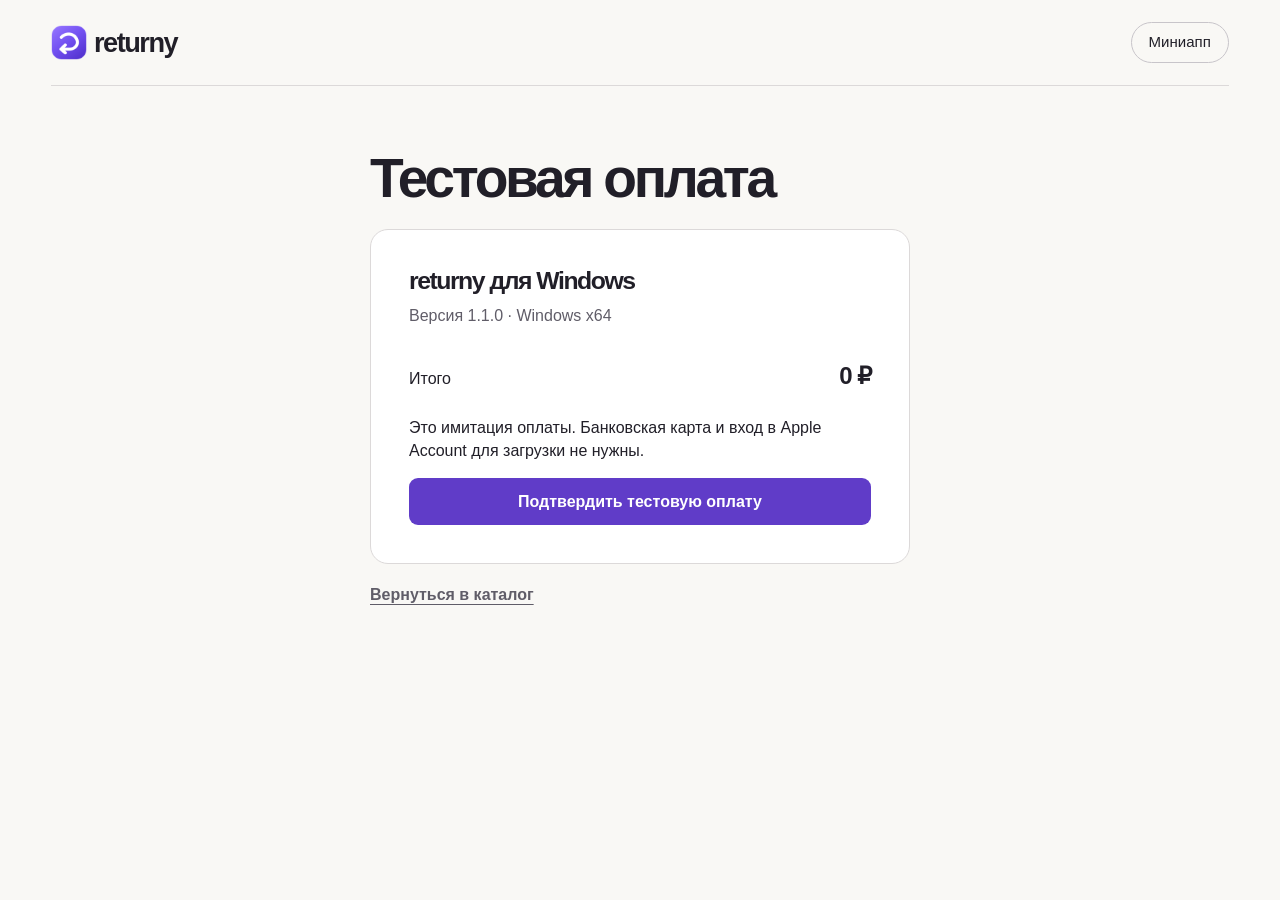
==== checkout.html @ 9c3b8102 "Publish zero-ruble mini app and Windows test download" ====
<!doctype html>
<html lang="ru">
<head>
  <meta charset="utf-8">
  <meta name="viewport" content="width=device-width, initial-scale=1, viewport-fit=cover">
  <meta http-equiv="Content-Security-Policy" content="default-src 'none'; script-src 'self'; style-src 'self'; img-src 'self'; connect-src 'none'; form-action 'none'; base-uri 'none'; object-src 'none'">
  <meta name="robots" content="noindex,nofollow,noarchive">
  <meta name="referrer" content="no-referrer">
  <meta name="theme-color" content="#f9f8f5">
  <title>Тестовая оплата · returny</title>
  <link rel="icon" href="assets/returny.png"><link rel="stylesheet" href="assets/style.css">
  <link rel="stylesheet" href="assets/stage.css"><script defer src="assets/stage.js"></script>
</head>
<body class="utility">
  <a class="skip" href="#main">К содержанию</a>
  <header class="mast wrap">
    <a class="wordmark" href="index.html" aria-label="returny, главная"><img src="assets/returny.png" width="34" height="34" alt="">returny</a>
    <nav aria-label="Навигация"><a class="order-link" href="mini.html">Миниапп</a></nav>
  </header>
  <main class="single" id="main">
  <h1>Тестовая оплата</h1>
  <section class="panel stack" aria-label="Бесплатное тестирование">
    <h2>returny для Windows</h2>
    <p class="muted">Версия 1.1.0 · Windows x64</p>
    <div class="price-line"><span>Итого</span><strong>0 ₽</strong></div>
    <p>Это имитация оплаты. Банковская карта и вход в Apple Account для загрузки не нужны.</p>
    <a class="button primary" href="download.html">Подтвердить тестовую оплату</a>
  </section>
  <a class="text-link switch" href="mini.html">Вернуться в каталог</a>
</main>

</body>
</html>
---- assets/style.css ----
:root {
  color-scheme: light;
  --paper:#f9f8f5; --ink:#211f28; --muted:#605d68; --accent:#603cc8; --line:#dcd9d9;
  --pale:#efebf8; --white:#fff; --radius:18px;
  font:100%/1.5 Inter, "Helvetica Neue", "Segoe UI", Arial, sans-serif;
}
*,*::before,*::after{box-sizing:border-box}
html{scroll-behavior:smooth;scroll-padding-top:2rem}
body{margin:0;background:var(--paper);color:var(--ink);-webkit-font-smoothing:antialiased}
a{color:inherit;text-decoration:none}button,input,select,textarea{font:inherit;color:inherit}
button,a,input,select,textarea{touch-action:manipulation}
button{cursor:pointer}button:disabled,select:disabled{cursor:not-allowed;opacity:.55}
:focus-visible{outline:3px solid #764ff5;outline-offset:3px}
[hidden]{display:none!important}h1,h2,h3,p{margin:0}
button{border:0;background:none}
img{max-width:100%;display:block}
.wrap{width:min(1232px,calc(100% - clamp(40px,8vw,144px)));margin-inline:auto}
.mast,.utility-mast,.footer{display:flex;align-items:center;justify-content:space-between;gap:16px}
.mast{min-height:86px;border-bottom:1px solid var(--line)}
.wordmark{display:inline-flex;align-items:center;gap:.46rem;font-size:1.7rem;line-height:1;font-weight:750;letter-spacing:-.055em}
.wordmark img{width:1.3em;height:1.3em}
.mast nav,.footer nav{display:flex;align-items:center;gap:clamp(14px,3vw,40px);font-size:.94rem}
.mast nav a:hover,.footer nav a:hover,.text-link:hover{color:var(--accent)}
.order-link{border:1px solid #c8c5ca;border-radius:999px;padding:8px 17px}
.skip,.sr-only{position:absolute;width:1px;height:1px;padding:0;margin:-1px;overflow:hidden;clip-path:inset(50%);white-space:nowrap}
.skip:focus{position:fixed;top:8px;left:8px;z-index:5;width:auto;height:auto;padding:8px 14px;clip-path:none;background:var(--white)}
.hero{display:grid;grid-template-columns:1fr 1.04fr;align-items:center;gap:clamp(20px,4vw,64px);padding-block:clamp(39px,5.8vw,83px)}
.intro{padding-block:12px}
h1,h2,h3{font-weight:650;letter-spacing:-.045em;text-wrap:balance}
.intro h1{font-size:clamp(3.6rem,6.6vw,6.3rem);line-height:.97;letter-spacing:-.055em;max-width:9.2em}
.intro h1 span{color:var(--accent);white-space:nowrap}
.intro p,.lede,.checkout-copy>p,.mini-main section>p,.single>p{
  color:var(--muted);font-size:clamp(1.05rem,1.45vw,1.22rem);line-height:1.53}
.intro p{margin:26px 0 28px;max-width:35ch}
.intro small{display:block;color:var(--muted);margin:12px 0 0 2px}
.button{display:inline-flex;align-items:center;justify-content:center;gap:.55em;min-height:47px;padding:11px 21px;
  border:1px solid transparent;border-radius:9px;font-weight:600;text-align:center;line-height:1.35}
.button.dark{background:var(--ink);color:white}.button.primary{background:var(--accent);color:white}
.button.primary:hover:not(:disabled){background:#5031ac}.button.dark:hover:not(:disabled){background:#393641}
.button.outline{background:transparent;border-color:#c9c5ce}
.button.outline:hover:not(:disabled){background:var(--pale)}.full{width:100%}
.still{position:relative;border-radius:22px;overflow:hidden;background:#e8e1fa;aspect-ratio:1.16;isolation:isolate}
.still-photo{width:100%;height:100%;object-fit:cover}
.catalog-band{padding-block:clamp(35px,4.2vw,64px);background:#eeecf3}
.section-top{display:flex;align-items:baseline;justify-content:space-between;gap:18px}
h2{font-size:clamp(2rem,3.6vw,3.65rem);line-height:1.03;letter-spacing:-.06em}
h3{font-size:1.35rem;line-height:1.18}
.text-link{display:inline-block;padding:4px 0;text-decoration:underline;text-decoration-thickness:1px;text-underline-offset:4px;cursor:pointer;font-weight:560;line-height:1.4}
.section-top .text-link{flex-shrink:0}
.lede{margin-top:13px;max-width:62ch;font-size:1rem}
.featured{margin-top:30px;display:grid;grid-template-columns:repeat(4,minmax(0,1fr));gap:0}
.feature{display:flex;align-items:center;gap:12px;border-left:1px solid #cfccd6;padding:2px 10px 2px clamp(12px,2.1vw,32px);min-width:0}
.feature:first-child{padding-left:0;border-left:0}
.feature:hover strong{text-decoration:underline;text-underline-offset:3px}
.tile{width:48px;height:48px;flex:0 0 auto;border-radius:11px;object-fit:cover}
.tile.fallback{display:grid;place-items:center;background:#e8e3f2;color:#4f416d;font-weight:650;font-size:1.05rem}
.feature strong,.app-name strong{display:block;letter-spacing:-.025em;font-size:1.1rem}
.feature small,.app-name small,.muted,.aside,small{color:var(--muted)}
.how,.checkout{display:grid;grid-template-columns:.9fr 1.1fr;gap:clamp(28px,6vw,104px);align-items:start}
.how{padding-block:clamp(56px,6.8vw,100px)}
.instructions{counter-reset:stage;list-style:none;padding:0;margin:0}
.instructions li{counter-increment:stage;display:flex;gap:18px;padding:20px 0;border-top:1px solid var(--line)}
.instructions li:last-child{padding-bottom:0}
.instructions li::before{content:counter(stage);display:grid;place-items:center;flex:none;width:30px;height:30px;
  border:1px solid #c9c4d6;border-radius:50%;color:var(--accent);font-size:.88rem;font-variant-numeric:tabular-nums}
.instructions p,.checkout-form p,.order-result p{color:var(--muted);margin-top:7px}
.checkout{border-top:1px solid var(--line);padding-block:clamp(45px,5.5vw,82px)}
.checkout-copy>p{max-width:37ch;margin-top:20px}
.checkout-copy>p.aside{font-size:.94rem;max-width:42ch}
.panel{background:var(--white);border:1px solid var(--line);padding:clamp(22px,3vw,38px);border-radius:var(--radius)}
label{font-weight:600;display:block;font-size:.94rem}
input,select,textarea{width:100%;min-height:46px;border:1px solid #bdb8c5;border-radius:8px;background:var(--white);padding:10px 13px;font-size:1rem}
input::placeholder{color:#716d77}textarea{resize:vertical}
input[type=search]{padding-left:14px}.checkout-form label{margin-bottom:7px}
#email-field{margin-top:15px}.price-line{display:flex;align-items:baseline;justify-content:space-between;gap:12px;margin:20px 0 12px}
.price-line strong{font-size:1.5rem;letter-spacing:-.045em;white-space:nowrap}
.fine{font-size:.9rem}.checkout-form .fine:not(:empty){margin:0 0 15px}
.copy-field{display:flex;align-items:center;justify-content:space-between;flex-wrap:wrap;gap:7px;min-width:0;
  border:1px dashed #bcb5c9;border-radius:8px;padding:11px 13px;margin:16px 0;background:var(--paper)}
.copy-field code{font-size:.92rem;overflow-wrap:anywhere;user-select:all}.copy-field button{font-size:.88rem}
.message{color:#853911;font-size:.94rem;overflow-wrap:anywhere}.message:empty{display:none}.message:not(:empty){margin-top:15px}
.footer{padding-block:26px 30px;border-top:1px solid var(--line)}.footer .wordmark{font-size:1.4rem}
.utility-mast{min-height:68px;padding:0 max(20px,calc((100% - 1050px)/2));border-bottom:1px solid var(--line)}
.utility-mast .wordmark{font-size:1.5rem}.single,.mini-main,.admin-main{margin:clamp(28px,5vw,68px) auto 60px;width:min(100% - 36px,540px)}
.utility h1{font-size:clamp(2rem,5vw,3.45rem);line-height:1.04;letter-spacing:-.06em;margin-bottom:22px}
.utility h2{font-size:1.55rem}.utility p{line-height:1.48}.stack{display:grid;gap:10px}
.stack small{font-size:.9rem}.stack .button{margin-top:5px}.switch{margin-top:16px;color:var(--muted)}
#summary{margin:8px 0 12px}.tabs{display:flex;padding:4px;gap:3px;border:1px solid #dcd8e5;background:#eeeaf3;border-radius:12px;margin-bottom:32px}
.tabs button{flex:1;min-height:40px;border-radius:8px;font-weight:600;font-size:.94rem}
.tabs [aria-pressed=true]{background:var(--white);color:var(--accent);box-shadow:0 1px 3px #2b20341c}
.mini-main{width:min(100% - 36px,650px)}.mini-main section>p{margin:0 0 19px;font-size:1rem}.mini-main h1{margin-bottom:12px}
.result-list{margin-top:20px}.app-row{border-bottom:1px solid var(--line)}.app-row:first-child{border-top:1px solid var(--line)}
.app-row summary,.admin-order summary{list-style:none;cursor:pointer;display:flex;align-items:center;gap:12px;padding:12px 2px}
summary::-webkit-details-marker{display:none}
.app-row summary::after,.admin-order summary::after{content:"+";font-size:1.4rem;margin-left:auto;color:var(--muted);line-height:1}
details[open]>summary::after{content:"−"}.app-row .tile{width:41px;height:41px}.app-name small{font-size:.86rem}
.releases{list-style:none;margin:0 0 12px 54px;padding:0}.releases li{display:flex;justify-content:space-between;gap:12px;padding:7px 0}
.releases code{color:var(--muted);align-self:center;font-size:.84rem}.order-result{margin-top:20px}
.admin-main{width:min(100% - 36px,960px)}.admin-main .single{width:min(100%,480px)}
.admin-main .section-top{align-items:center}.admin-main .section-top h1{margin:0}
.admin-list{margin-top:18px}.admin-order{border-top:1px solid var(--line)}.admin-order:last-child{border-bottom:1px solid var(--line)}
.admin-order summary{display:grid;grid-template-columns:1.65fr 1fr 1fr auto;gap:12px}.admin-order summary strong,.admin-order summary small{display:block}
.admin-order summary small{font-size:.83rem}.admin-order summary strong{font-size:1rem;letter-spacing:-.02em;overflow-wrap:anywhere}
.admin-order .stack{margin:1px 0 20px;max-width:560px}.pager{display:flex;gap:10px;margin-top:20px}
@media(max-width:830px){
  .hero{grid-template-columns:1fr 1fr;gap:22px}.intro h1{font-size:clamp(3.05rem,7vw,4.7rem)}
  .intro p{font-size:1.03rem}.still{aspect-ratio:.91}.how,.checkout{grid-template-columns:.82fr 1fr;gap:28px}
}
@media(max-width:650px){
  .mast{min-height:65px}.mast .wide-link{display:none}.wordmark{font-size:1.5rem}
  .hero{grid-template-columns:1fr;padding-block:35px 28px;gap:25px}.intro{padding:0}.intro h1{font-size:clamp(3rem,11vw,4.3rem);max-width:9.2em}
  .intro p{margin:17px 0 18px;max-width:43ch}.intro small{display:inline-block;vertical-align:middle;margin:0 0 0 12px;font-size:.82rem}
  .still{aspect-ratio:1.45;border-radius:15px}.still-photo{object-position:center 53%}
  .section-top{align-items:start}.section-top .text-link{font-size:.87rem;margin-top:4px}
  .featured{grid-template-columns:1fr 1fr;gap:18px 12px;margin-top:25px}.feature{border:0;padding:0}.tile{width:42px;height:42px}
  .how,.checkout{grid-template-columns:1fr;gap:24px}.how h2 br,.checkout h2 br{display:none}
  .how h2 br::after,.checkout h2 br::after{content:" "}.utility-mast{min-height:58px}
  .mini-main{margin-top:20px}.tabs{margin-bottom:26px}.utility h1{font-size:2.35rem}
  .admin-order summary{grid-template-columns:1fr auto;gap:7px}.admin-order summary .service{grid-row:2;grid-column:1/-1;color:var(--muted);font-size:.87rem}
  .admin-order summary::after{display:none}.app-name{min-width:0}.releases{margin-left:0}
}
@media(max-width:370px){.intro small{display:block;margin:7px 0 0}.wrap{width:calc(100% - 32px)}.section-top{flex-wrap:wrap}.tabs button{font-size:.86rem}}
@media(prefers-reduced-motion:reduce){html{scroll-behavior:auto}}

.legal-links{display:flex;flex-wrap:wrap;gap:8px 20px;margin-bottom:24px;font-size:.9rem;color:var(--muted)}
.legal-links a{text-decoration:underline;text-underline-offset:3px}
.single .legal-links{margin-top:20px}
#paid-refresh:not([hidden]) + #again[hidden] + .switch{margin-left:12px}
---- assets/stage.css ----
.stage-actions{display:flex;align-items:center;flex-wrap:wrap;gap:12px 20px;margin:22px 0}
.stage-guide{margin-top:38px}
.stage-guide h2{margin-bottom:12px}
.stage-digest{margin-top:8px;color:var(--muted);font-size:.9rem}
.stage-digest summary{cursor:pointer}
.stage-digest code{display:block;overflow-wrap:anywhere;padding-top:6px;user-select:all}
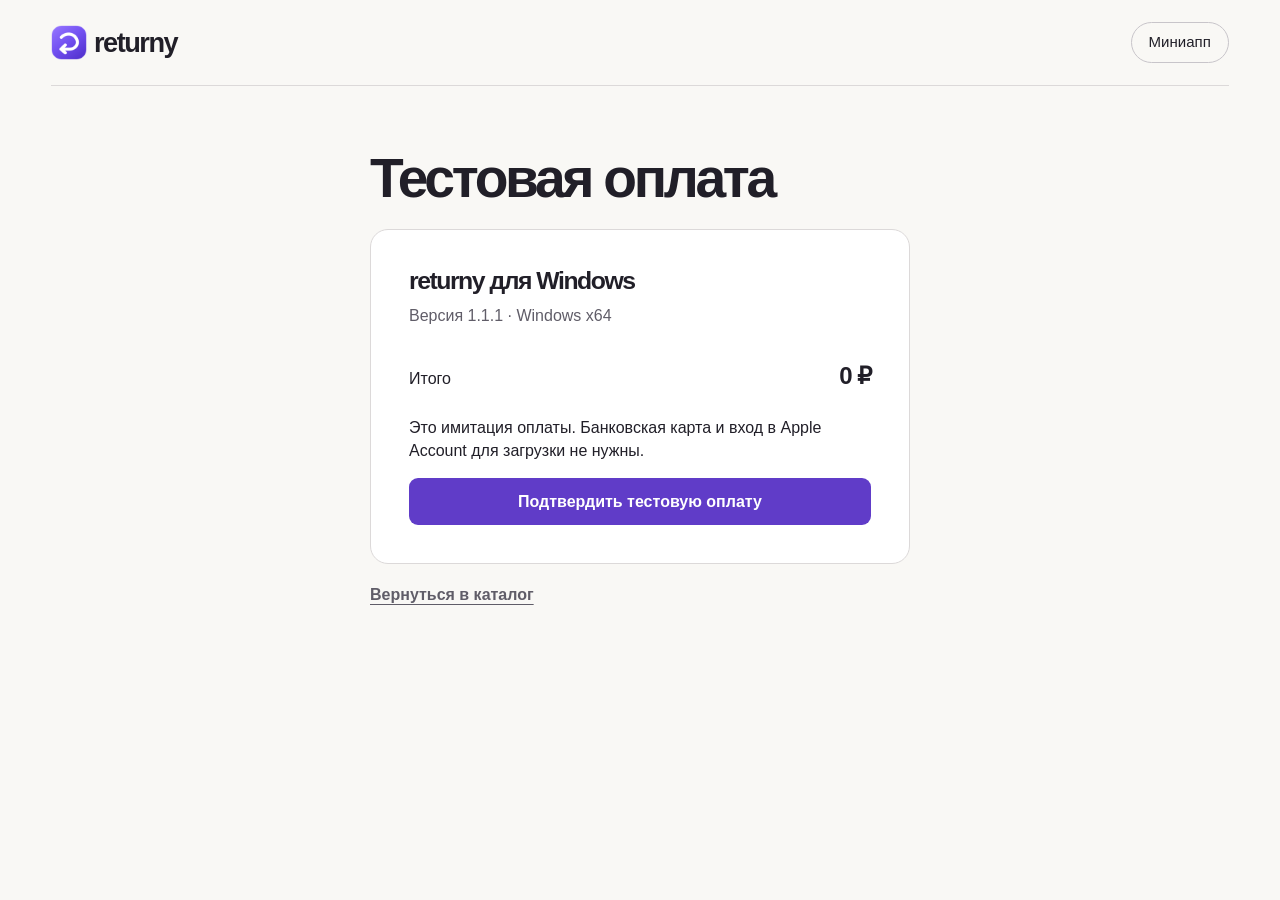
==== commit 6ffa63f2: "Offer Windows 1.1.1 with guided iPhone USB setup" ====
--- a/checkout.html
+++ b/checkout.html
@@ -21,7 +21,7 @@
   <h1>Тестовая оплата</h1>
   <section class="panel stack" aria-label="Бесплатное тестирование">
     <h2>returny для Windows</h2>
-    <p class="muted">Версия 1.1.0 · Windows x64</p>
+    <p class="muted">Версия 1.1.1 · Windows x64</p>
     <div class="price-line"><span>Итого</span><strong>0 ₽</strong></div>
     <p>Это имитация оплаты. Банковская карта и вход в Apple Account для загрузки не нужны.</p>
     <a class="button primary" href="download.html">Подтвердить тестовую оплату</a>
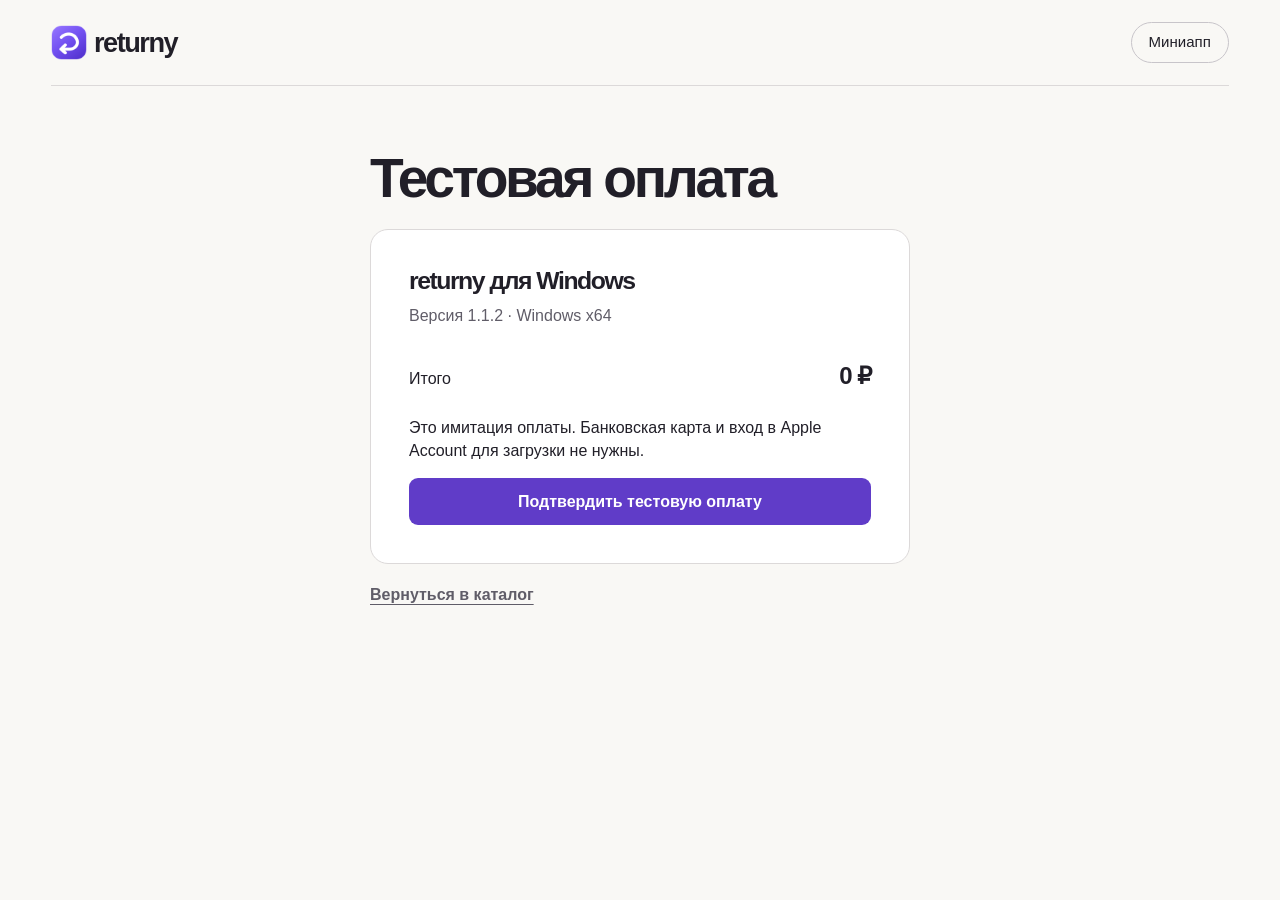
==== commit bc86f574: "Prepare returny 1.1.2 for one-click Apple USB setup" ====
--- a/checkout.html
+++ b/checkout.html
@@ -21,7 +21,7 @@
   <h1>Тестовая оплата</h1>
   <section class="panel stack" aria-label="Бесплатное тестирование">
     <h2>returny для Windows</h2>
-    <p class="muted">Версия 1.1.1 · Windows x64</p>
+    <p class="muted">Версия 1.1.2 · Windows x64</p>
     <div class="price-line"><span>Итого</span><strong>0 ₽</strong></div>
     <p>Это имитация оплаты. Банковская карта и вход в Apple Account для загрузки не нужны.</p>
     <a class="button primary" href="download.html">Подтвердить тестовую оплату</a>
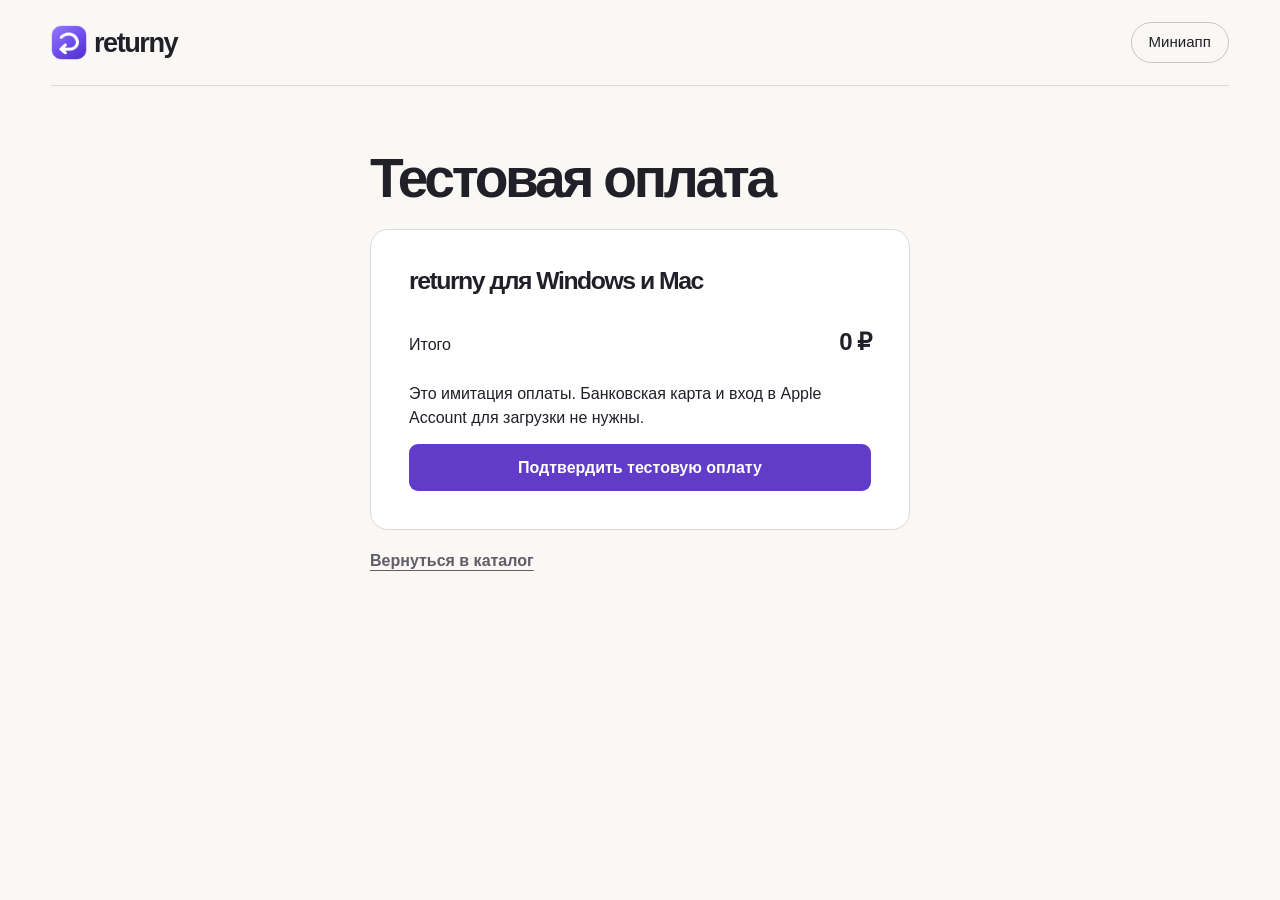
==== commit 7c293442: "Offer public Apple Silicon and Intel downloads from the landing page" ====
--- a/checkout.html
+++ b/checkout.html
@@ -20,8 +20,7 @@
   <main class="single" id="main">
   <h1>Тестовая оплата</h1>
   <section class="panel stack" aria-label="Бесплатное тестирование">
-    <h2>returny для Windows</h2>
-    <p class="muted">Версия 1.1.2 · Windows x64</p>
+    <h2>returny для Windows и Mac</h2>
     <div class="price-line"><span>Итого</span><strong>0 ₽</strong></div>
     <p>Это имитация оплаты. Банковская карта и вход в Apple Account для загрузки не нужны.</p>
     <a class="button primary" href="download.html">Подтвердить тестовую оплату</a>
--- a/assets/stage.css
+++ b/assets/stage.css
@@ -4,3 +4,8 @@
 .stage-digest{margin-top:8px;color:var(--muted);font-size:.9rem}
 .stage-digest summary{cursor:pointer}
 .stage-digest code{display:block;overflow-wrap:anywhere;padding-top:6px;user-select:all}
+.download-main{width:min(100% - 36px,900px)}
+.download-platforms{display:grid;grid-template-columns:repeat(auto-fit,minmax(min(100%,320px),1fr));gap:16px;align-items:start}
+.download-platforms .panel{min-width:0}
+.download-main #handoff{max-width:540px}
+.stage-digest dd{margin:0 0 8px}
